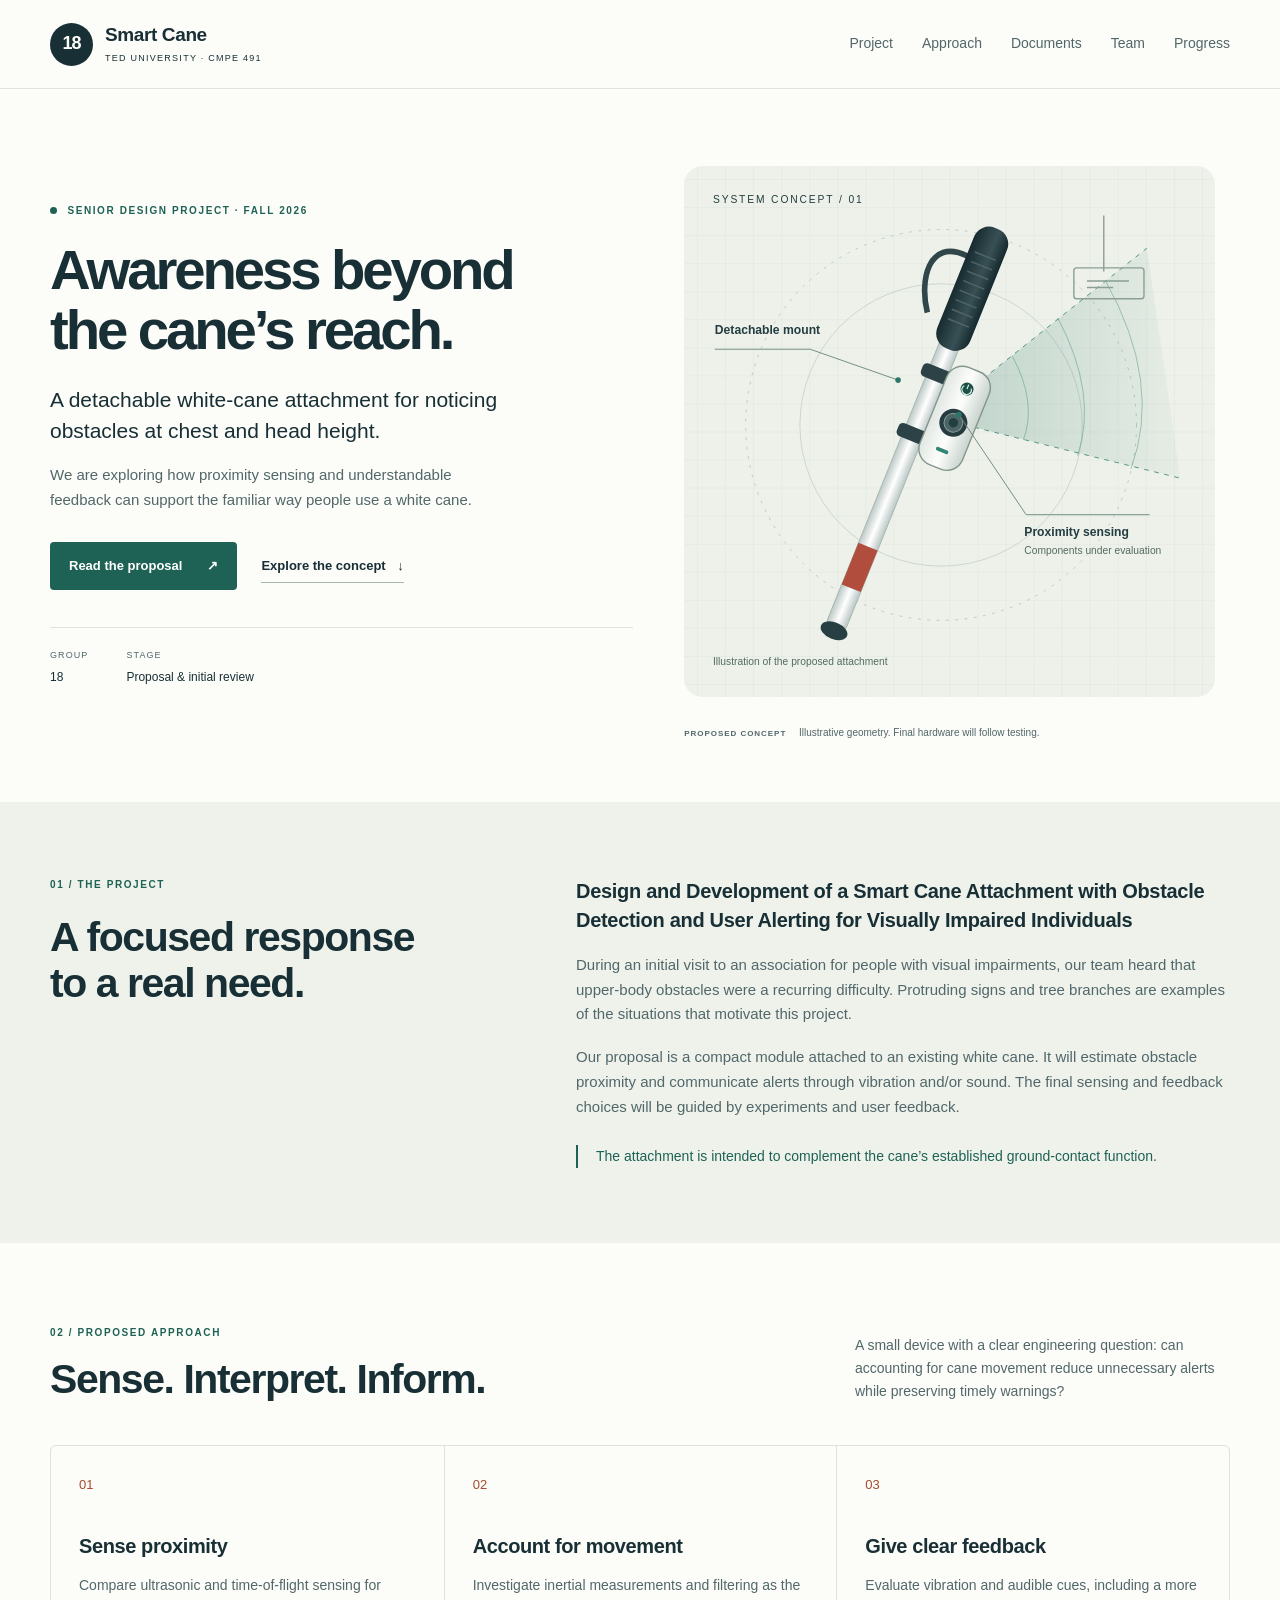
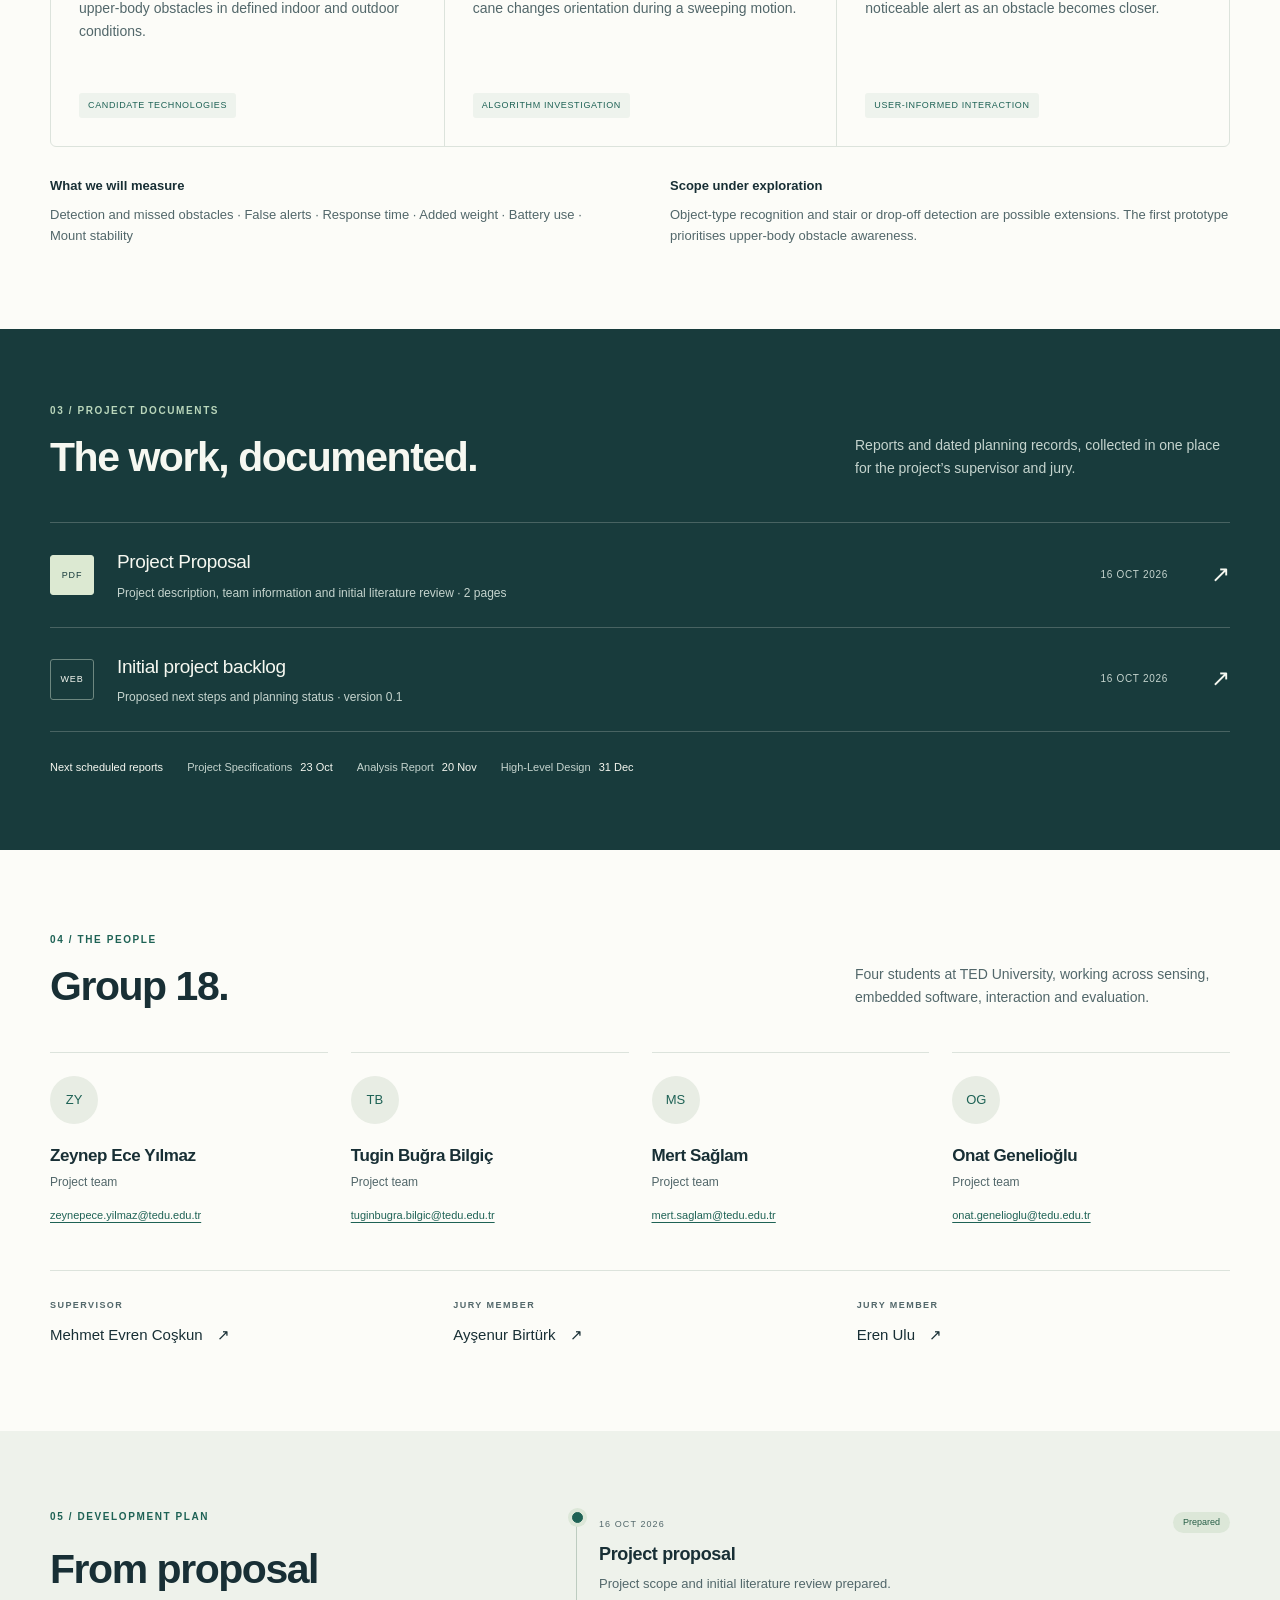
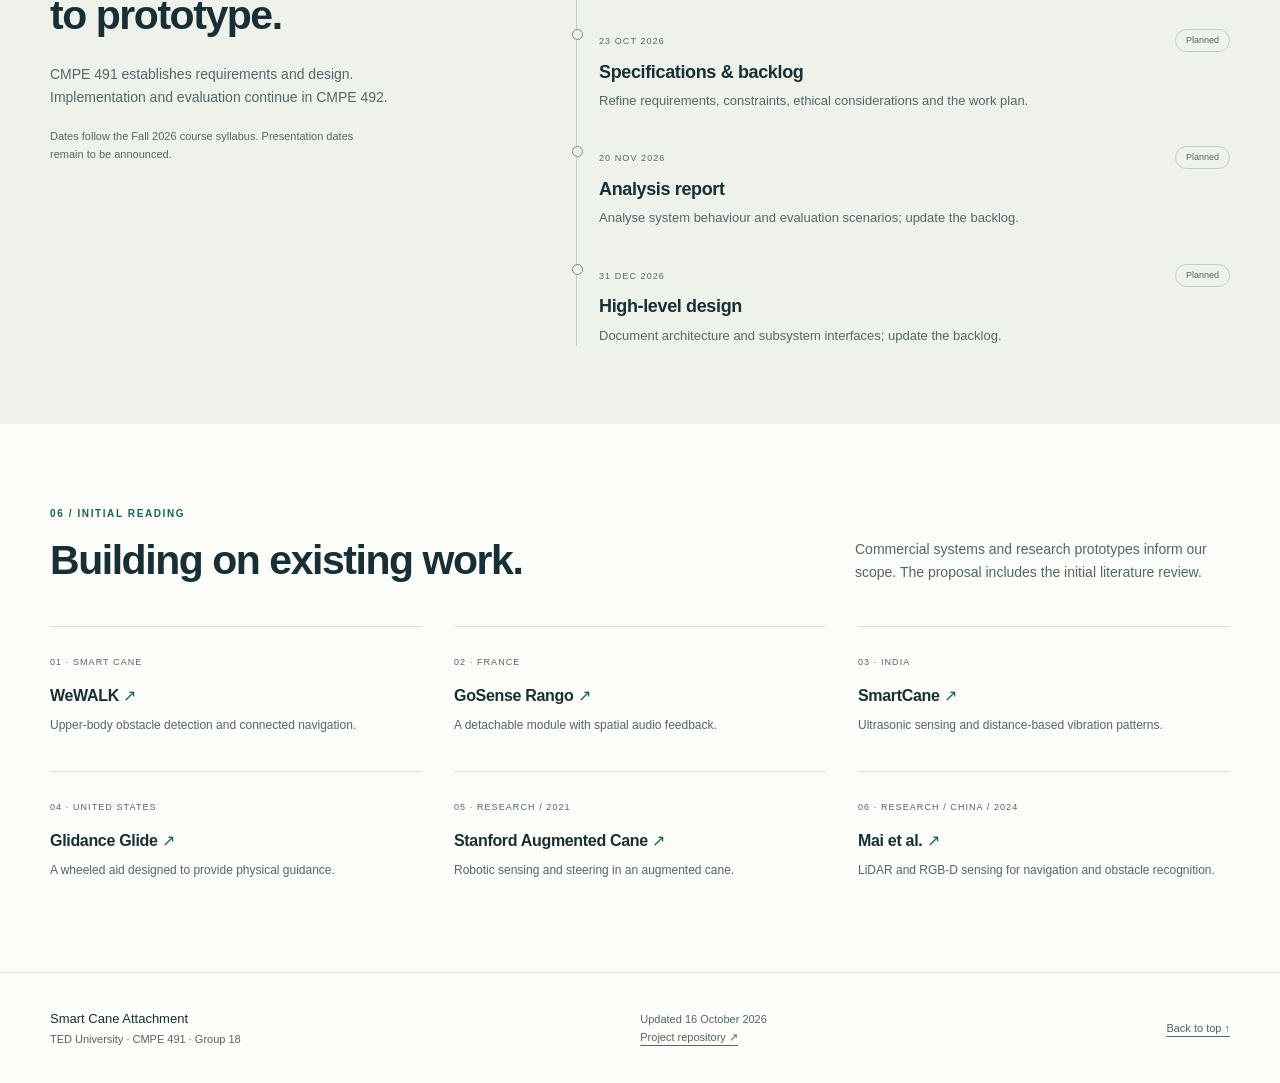
==== docs/index.html @ a45b91ce "Publish CMPE 491 Group 18 proposal and project website" ====
<!doctype html>
<html lang="en">
<head>
 <meta charset="utf-8"><meta name="viewport" content="width=device-width,initial-scale=1">
 <title>Smart Cane Attachment | TED University · Group 18</title>
 <meta name="description" content="CMPE 491 Group 18 at TED University. A proposed detachable white-cane attachment for upper-body obstacle awareness. Project proposal, literature review, team and development milestones.">
 <meta name="theme-color" content="#183b3c">
 <link rel="icon" href="assets/favicon.svg" type="image/svg+xml">
 <link rel="stylesheet" href="styles.css">
</head>
<body>
<a class="skip" href="#main">Skip to main content</a>
<header class="header"><div class="nav-wrap">
 <a class="brand" href="#home" aria-label="Smart Cane project home"><span class="brand-mark" aria-hidden="true">18</span><span>Smart Cane<span class="brand-small">TED UNIVERSITY · CMPE 491</span></span></a>
 <button class="menu-toggle" aria-expanded="false" aria-controls="nav">Menu <span aria-hidden="true">☰</span></button>
 <nav id="nav" aria-label="Main navigation"><a href="#project">Project</a><a href="#approach">Approach</a><a href="#documents">Documents</a><a href="#team">Team</a><a href="#progress">Progress</a></nav>
</div></header>
<main id="main">
<section class="hero wrap" id="home" aria-labelledby="hero-title">
 <div class="hero-copy"><p class="eyebrow"><span class="dot"></span> SENIOR DESIGN PROJECT · FALL 2026</p>
 <h1 id="hero-title">Awareness beyond<br>the cane’s reach.</h1>
 <p class="lead">A detachable white-cane attachment for noticing obstacles at chest and head height.</p>
 <p class="hero-detail">We are exploring how proximity sensing and understandable feedback can support the familiar way people use a white cane.</p>
 <div class="actions"><a class="button primary" href="reports/CMPE491_Group18_ProjectProposal.pdf">Read the proposal <span aria-hidden="true">↗</span></a><a class="text-link" href="#approach">Explore the concept <span aria-hidden="true">↓</span></a></div>
 <div class="hero-meta"><span>GROUP <strong>18</strong></span><span>STAGE <strong>Proposal &amp; initial review</strong></span></div>
 </div>
 <figure class="hero-figure"><img src="assets/cane-concept.svg" width="600" height="600" alt="Concept drawing of a module clipped below a white cane’s grip, with proximity sensing directed toward a hanging obstacle."><figcaption><span>PROPOSED CONCEPT</span> Illustrative geometry. Final hardware will follow testing.</figcaption></figure>
</section>
<section class="project-section" id="project" aria-labelledby="project-title"><div class="wrap split">
 <div><p class="eyebrow">01 / THE PROJECT</p><h2 id="project-title">A focused response<br>to a real need.</h2></div>
 <div class="project-body"><p class="formal-title">Design and Development of a Smart Cane Attachment with Obstacle Detection and User Alerting for Visually Impaired Individuals</p>
 <p>During an initial visit to an association for people with visual impairments, our team heard that upper-body obstacles were a recurring difficulty. Protruding signs and tree branches are examples of the situations that motivate this project.</p>
 <p>Our proposal is a compact module attached to an existing white cane. It will estimate obstacle proximity and communicate alerts through vibration and/or sound. The final sensing and feedback choices will be guided by experiments and user feedback.</p>
 <p class="note">The attachment is intended to complement the cane’s established ground-contact function.</p>
 </div>
</div></section>
<section class="wrap section" id="approach" aria-labelledby="approach-title">
 <div class="section-top"><div><p class="eyebrow">02 / PROPOSED APPROACH</p><h2 id="approach-title">Sense. Interpret. Inform.</h2></div><p class="section-summary">A small device with a clear engineering question: can accounting for cane movement reduce unnecessary alerts while preserving timely warnings?</p></div>
 <div class="process" role="list">
  <article role="listitem"><span class="step">01</span><h3>Sense proximity</h3><p>Compare ultrasonic and time-of-flight sensing for upper-body obstacles in defined indoor and outdoor conditions.</p><span class="tag">Candidate technologies</span></article>
  <article role="listitem"><span class="step">02</span><h3>Account for movement</h3><p>Investigate inertial measurements and filtering as the cane changes orientation during a sweeping motion.</p><span class="tag">Algorithm investigation</span></article>
  <article role="listitem"><span class="step">03</span><h3>Give clear feedback</h3><p>Evaluate vibration and audible cues, including a more noticeable alert as an obstacle becomes closer.</p><span class="tag">User-informed interaction</span></article>
 </div>
 <div class="evaluation"><div><h3>What we will measure</h3><p>Detection and missed obstacles · False alerts · Response time · Added weight · Battery use · Mount stability</p></div><div><h3>Scope under exploration</h3><p>Object-type recognition and stair or drop-off detection are possible extensions. The first prototype prioritises upper-body obstacle awareness.</p></div></div>
</section>
<section class="documents-section" id="documents" aria-labelledby="documents-title"><div class="wrap">
 <div class="section-top"><div><p class="eyebrow">03 / PROJECT DOCUMENTS</p><h2 id="documents-title">The work, documented.</h2></div><p class="section-summary">Reports and dated planning records, collected in one place for the project’s supervisor and jury.</p></div>
 <a class="document featured" href="reports/CMPE491_Group18_ProjectProposal.pdf"><span class="file-type">PDF</span><span class="doc-name"><strong>Project Proposal</strong><span>Project description, team information and initial literature review · 2 pages</span></span><span class="doc-date">16 OCT 2026</span><span class="doc-arrow" aria-hidden="true">↗</span></a>
 <a class="document" href="backlog.html"><span class="file-type">WEB</span><span class="doc-name"><strong>Initial project backlog</strong><span>Proposed next steps and planning status · version 0.1</span></span><span class="doc-date">16 OCT 2026</span><span class="doc-arrow" aria-hidden="true">↗</span></a>
 <div class="future-docs"><span>Next scheduled reports</span><p>Project Specifications <strong>23 Oct</strong></p><p>Analysis Report <strong>20 Nov</strong></p><p>High-Level Design <strong>31 Dec</strong></p></div>
</div></section>
<section class="wrap section" id="team" aria-labelledby="team-title">
 <div class="section-top"><div><p class="eyebrow">04 / THE PEOPLE</p><h2 id="team-title">Group 18.</h2></div><p class="section-summary">Four students at TED University, working across sensing, embedded software, interaction and evaluation.</p></div>
 <div class="team-grid">
  <article><span class="initials" aria-hidden="true">ZY</span><h3>Zeynep Ece Yılmaz</h3><p>Project team</p><a href="mailto:zeynepece.yilmaz@tedu.edu.tr">zeynepece.yilmaz@tedu.edu.tr</a></article>
  <article><span class="initials" aria-hidden="true">TB</span><h3>Tugin Buğra Bilgiç</h3><p>Project team</p><a href="mailto:tuginbugra.bilgic@tedu.edu.tr">tuginbugra.bilgic@tedu.edu.tr</a></article>
  <article><span class="initials" aria-hidden="true">MS</span><h3>Mert Sağlam</h3><p>Project team</p><a href="mailto:mert.saglam@tedu.edu.tr">mert.saglam@tedu.edu.tr</a></article>
  <article><span class="initials" aria-hidden="true">OG</span><h3>Onat Genelioğlu</h3><p>Project team</p><a href="mailto:onat.genelioglu@tedu.edu.tr">onat.genelioglu@tedu.edu.tr</a></article>
 </div>
 <div class="faculty"><div><p class="eyebrow">SUPERVISOR</p><a href="https://www.tedu.edu.tr/mehmet-evren-coskun">Mehmet Evren Coşkun <span aria-hidden="true">↗</span></a></div><div><p class="eyebrow">JURY MEMBER</p><a href="https://www.tedu.edu.tr/aysenur-birturk">Ayşenur Birtürk <span aria-hidden="true">↗</span></a></div><div><p class="eyebrow">JURY MEMBER</p><a href="https://www.tedu.edu.tr/eren-ulu">Eren Ulu <span aria-hidden="true">↗</span></a></div></div>
</section>
<section class="progress-section" id="progress" aria-labelledby="progress-title"><div class="wrap split">
 <div><p class="eyebrow">05 / DEVELOPMENT PLAN</p><h2 id="progress-title">From proposal<br>to prototype.</h2><p class="section-summary">CMPE 491 establishes requirements and design. Implementation and evaluation continue in CMPE 492.</p><p class="small">Dates follow the Fall 2026 course syllabus. Presentation dates remain to be announced.</p></div>
 <ol class="timeline">
  <li class="current"><time datetime="2026-10-16">16 OCT 2026</time><h3>Project proposal</h3><p>Project scope and initial literature review prepared.</p><span class="status">Prepared</span></li>
  <li><time datetime="2026-10-23">23 OCT 2026</time><h3>Specifications &amp; backlog</h3><p>Refine requirements, constraints, ethical considerations and the work plan.</p><span class="status planned">Planned</span></li>
  <li><time datetime="2026-11-20">20 NOV 2026</time><h3>Analysis report</h3><p>Analyse system behaviour and evaluation scenarios; update the backlog.</p><span class="status planned">Planned</span></li>
  <li><time datetime="2026-12-31">31 DEC 2026</time><h3>High-level design</h3><p>Document architecture and subsystem interfaces; update the backlog.</p><span class="status planned">Planned</span></li>
 </ol>
</div></section>
<section class="wrap section references" aria-labelledby="references-title">
 <div class="section-top"><div><p class="eyebrow">06 / INITIAL READING</p><h2 id="references-title">Building on existing work.</h2></div><p class="section-summary">Commercial systems and research prototypes inform our scope. The proposal includes the initial literature review.</p></div>
 <div class="reference-grid">
  <a href="https://wewalk.io/en/"><span>01 · SMART CANE</span><h3>WeWALK <span aria-hidden="true">↗</span></h3><p>Upper-body obstacle detection and connected navigation.</p></a>
  <a href="https://www.gosense.com/wp-content/uploads/2022/01/Rango-Product-Sheet.pdf"><span>02 · FRANCE</span><h3>GoSense Rango <span aria-hidden="true">↗</span></h3><p>A detachable module with spatial audio feedback.</p></a>
  <a href="https://smartcane.saksham.org/?page_id=8"><span>03 · INDIA</span><h3>SmartCane <span aria-hidden="true">↗</span></h3><p>Ultrasonic sensing and distance-based vibration patterns.</p></a>
  <a href="https://www.glidance.io/product"><span>04 · UNITED STATES</span><h3>Glidance Glide <span aria-hidden="true">↗</span></h3><p>A wheeled aid designed to provide physical guidance.</p></a>
  <a href="https://engineering.stanford.edu/news/team-researchers-build-400-self-navigating-smart-cane"><span>05 · RESEARCH / 2021</span><h3>Stanford Augmented Cane <span aria-hidden="true">↗</span></h3><p>Robotic sensing and steering in an augmented cane.</p></a>
  <a href="https://doi.org/10.3390/s24030870"><span>06 · RESEARCH / CHINA / 2024</span><h3>Mai et al. <span aria-hidden="true">↗</span></h3><p>LiDAR and RGB-D sensing for navigation and obstacle recognition.</p></a>
 </div>
</section>
</main>
<footer><div class="wrap footer-inner"><p><strong>Smart Cane Attachment</strong><br>TED University · CMPE 491 · Group 18</p><p>Updated 16 October 2026<br><a href="https://github.com/Mertsaglm/tedu-smart-cane">Project repository ↗</a></p><a href="#home">Back to top ↑</a></div></footer>
<script src="app.js"></script>
</body></html>
---- docs/styles.css ----
@charset "UTF-8";
:root{--ink:#182f35;--muted:#52676a;--paper:#fcfcf8;--green:#1e6255;--line:#dce3dc;--soft:#eef2eb;--orange:#a44b2f;--max:1180px}
*{box-sizing:border-box}html{scroll-behavior:smooth;scroll-padding-top:100px}body{margin:0;background:var(--paper);color:var(--ink);font-family:Arial,Helvetica,sans-serif;font-size:16px;line-height:1.65}a{color:inherit}button{font:inherit}a,button{-webkit-tap-highlight-color:transparent}a:focus-visible,button:focus-visible{outline:3px solid #a44b2f;outline-offset:5px}img{max-width:100%;height:auto}h1,h2,h3,p,figure{margin:0}h1,h2,h3{line-height:1.14;letter-spacing:-.035em}h2{font-size:clamp(32px,3.2vw,43px);font-weight:600}h3{font-size:20px;font-weight:600;letter-spacing:-.02em}p+p{margin-top:18px}.wrap{max-width:var(--max);margin:auto;width:calc(100% - 96px)}.skip{position:fixed;z-index:30;left:16px;top:-90px;padding:12px 20px;background:var(--ink);color:white}.skip:focus{top:12px}.header{position:sticky;top:0;z-index:10;background:rgba(252,252,248,.97);border-bottom:1px solid var(--line)}.nav-wrap{max-width:var(--max);width:calc(100% - 96px);margin:auto;display:flex;align-items:center;justify-content:space-between;height:88px}.brand{display:flex;align-items:center;gap:12px;text-decoration:none;font-size:19px;font-weight:700;line-height:1.3;letter-spacing:-.02em}.brand-mark{height:43px;width:43px;display:grid;place-items:center;background:var(--ink);color:var(--paper);border-radius:50%;font-size:18px;letter-spacing:-.06em}.brand-small{display:block;font-size:9px;letter-spacing:.14em;font-weight:500;margin-top:5px}nav{display:flex;gap:29px}nav a{text-decoration:none;font-size:14px;color:var(--muted);padding:8px 0}nav a:hover{color:var(--green);text-decoration:underline;text-underline-offset:7px}.menu-toggle{display:none}.hero{display:grid;grid-template-columns:1.04fr 1fr;gap:36px;align-items:center;padding-top:62px;padding-bottom:62px}.eyebrow{font-size:10px;letter-spacing:.16em;font-weight:700;line-height:1.5;color:var(--green);margin-bottom:22px}.dot{display:inline-block;width:7px;height:7px;background:var(--green);border-radius:50%;margin-right:6px}.hero h1{font-size:clamp(42px,4.4vw,62px);font-weight:600;letter-spacing:-.055em;line-height:1.055;margin-bottom:26px}.lead{font-size:21px;line-height:1.45;max-width:450px}.hero-detail{font-size:15px;color:var(--muted);max-width:425px;margin-top:17px}.actions{display:flex;align-items:center;gap:24px;margin-top:30px;flex-wrap:wrap}.button{display:inline-flex;gap:25px;align-items:center;justify-content:space-between;text-decoration:none;padding:13px 19px;border-radius:4px;font-size:13px;font-weight:600}.primary{background:var(--green);color:white}.primary:hover{background:#154a40}.text-link{font-size:13px;font-weight:600;text-decoration:none;border-bottom:1px solid #aab7ac;padding:6px 0}.text-link span{margin-left:8px}.hero-meta{display:flex;gap:38px;border-top:1px solid var(--line);margin-top:37px;padding-top:20px;font-size:9px;letter-spacing:.12em;color:var(--muted)}.hero-meta strong{display:block;font-size:12px;letter-spacing:0;margin-top:5px;color:var(--ink);font-weight:500}.hero-figure{align-self:center}.hero-figure img{display:block;width:100%}.hero-figure figcaption{font-size:10px;color:var(--muted);margin:13px 15px 0;line-height:1.5}.hero-figure figcaption span{font-size:8px;font-weight:700;letter-spacing:.12em;margin-right:10px}.split{display:grid;grid-template-columns:.8fr 1.2fr;gap:90px}.project-section{background:var(--soft);padding:75px 0}.project-body p{color:var(--muted);font-size:15px}.project-body .formal-title{color:var(--ink);font-size:20px;line-height:1.45;font-weight:600;letter-spacing:-.015em}.project-body .note{padding-left:18px;border-left:2px solid var(--green);font-size:14px;color:var(--green);margin-top:26px}.section{padding-top:82px;padding-bottom:82px}.section-top{display:flex;justify-content:space-between;align-items:flex-end;gap:50px;margin-bottom:42px}.section-top .eyebrow{margin-bottom:16px}.section-summary{font-size:14px;color:var(--muted);max-width:375px;line-height:1.65}.process{display:grid;grid-template-columns:repeat(3,1fr);border:1px solid var(--line);border-radius:6px;overflow:hidden}.process article{padding:28px}.process article+article{border-left:1px solid var(--line)}.step{display:block;font-size:13px;color:var(--orange);margin-bottom:40px}.process h3{margin-bottom:16px}.process p{font-size:14px;color:var(--muted);line-height:1.65;min-height:94px}.tag{display:inline-block;margin-top:25px;font-size:9px;letter-spacing:.07em;text-transform:uppercase;color:var(--green);padding:5px 9px;background:#eef3ed;border-radius:3px}.evaluation{display:grid;grid-template-columns:1fr 1fr;gap:60px;margin-top:32px}.evaluation h3{font-size:13px;letter-spacing:0;margin-bottom:10px}.evaluation p{font-size:13px;color:var(--muted)}.documents-section{background:#183b3c;color:#f6f8f1;padding:74px 0}.documents-section .eyebrow{color:#b9d6bb}.documents-section .section-summary{color:#c5d4ce}.document{display:flex;align-items:center;gap:23px;padding:23px 0;text-decoration:none;border-top:1px solid #486362}.document:last-of-type{border-bottom:1px solid #486362}.document:hover .doc-name strong{text-decoration:underline;text-underline-offset:5px}.file-type{border:1px solid #6d8780;font-size:9px;letter-spacing:.09em;padding:12px 9px;border-radius:3px;min-width:44px;text-align:center}.doc-name{flex:1}.doc-name strong{display:block;font-size:19px;letter-spacing:-.02em;font-weight:500}.doc-name>span{display:block;font-size:12px;color:#c5d4ce;margin-top:6px}.doc-date{font-size:10px;letter-spacing:.07em;color:#c5d4ce;white-space:nowrap}.doc-arrow{font-size:23px;margin-left:20px}.featured .file-type{background:#dce9d2;color:#183b3c;border-color:#dce9d2}.future-docs{display:flex;gap:24px;align-items:baseline;margin-top:26px;flex-wrap:wrap;font-size:11px;color:#c5d4ce}.future-docs>span{color:#f6f8f1}.future-docs p{margin:0}.future-docs strong{font-weight:400;color:#f6f8f1;margin-left:5px}.team-grid{display:grid;grid-template-columns:repeat(4,1fr);gap:23px}.team-grid article{padding-top:23px;border-top:1px solid var(--line);min-width:0}.initials{display:grid;place-items:center;width:48px;height:48px;border-radius:50%;background:#e8ede4;color:var(--green);font-size:13px;margin-bottom:22px}.team-grid h3{font-size:17px;letter-spacing:-.025em;margin-bottom:8px}.team-grid p{font-size:12px;color:var(--muted)}.team-grid a{display:block;font-size:11px;color:var(--green);margin-top:13px;overflow-wrap:anywhere;text-underline-offset:3px}.faculty{display:grid;grid-template-columns:repeat(3,1fr);gap:30px;border-top:1px solid var(--line);padding-top:28px;margin-top:46px}.faculty .eyebrow{font-size:9px;margin-bottom:10px;color:var(--muted)}.faculty a{font-size:15px;text-decoration:none}.faculty a:hover{text-decoration:underline}.faculty a span{margin-left:10px}.progress-section{background:var(--soft);padding:78px 0}.progress-section .section-summary{margin-top:24px}.small{font-size:11px;color:var(--muted);max-width:325px}.timeline{margin:0;list-style:none;padding:0 0 0 22px;border-left:1px solid #bdccc0}.timeline li{position:relative;padding:0 95px 32px 0}.timeline li:last-child{padding-bottom:0}.timeline li:before{position:absolute;content:"";left:-27px;top:3px;width:9px;height:9px;border:1px solid #728f7c;border-radius:50%;background:var(--soft)}.timeline li.current:before{background:var(--green);border-color:var(--green);box-shadow:0 0 0 4px #dce7d8}.timeline time{font-size:9px;letter-spacing:.12em;color:var(--muted)}.timeline h3{font-size:18px;margin-top:9px;margin-bottom:8px}.timeline p{font-size:13px;color:var(--muted)}.status{position:absolute;right:0;top:3px;border-radius:30px;background:#dce7d8;padding:3px 10px;font-size:9px;color:#265d45}.status.planned{background:transparent;border:1px solid #c0cfc3;color:#52676a}.reference-grid{display:grid;grid-template-columns:repeat(3,1fr);gap:25px 32px}.reference-grid a{text-decoration:none;border-top:1px solid var(--line);padding:20px 0 10px}.reference-grid a>span{font-size:9px;letter-spacing:.12em;color:var(--muted)}.reference-grid h3{font-size:16px;letter-spacing:-.02em;margin-top:12px;line-height:1.35}.reference-grid h3 span{font-weight:400;color:var(--green)}.reference-grid p{font-size:12px;color:var(--muted);margin-top:9px}.reference-grid a:hover h3{text-decoration:underline;text-underline-offset:5px}footer{border-top:1px solid var(--line);padding:35px 0}.footer-inner{display:flex;align-items:center;justify-content:space-between;gap:30px;font-size:11px;color:var(--muted)}.footer-inner strong{font-size:13px;font-weight:500;color:var(--ink)}.footer-inner p{margin:0}.footer-inner a{text-underline-offset:4px}.page-header{padding-top:60px;padding-bottom:40px}.page-header h1{font-size:48px;margin-bottom:18px}.table-wrap{overflow-x:auto;margin-bottom:60px}.backlog-table{width:100%;border-collapse:collapse;font-size:13px;min-width:630px}.backlog-table th,.backlog-table td{text-align:left;padding:16px;border:1px solid var(--line);vertical-align:top}.backlog-table th{background:var(--soft);font-size:10px;text-transform:uppercase;letter-spacing:.08em}.backlog-table td:first-child{color:var(--green);white-space:nowrap}.backlog-table td:last-child{white-space:nowrap}.backlog-intro{max-width:720px;color:var(--muted);font-size:15px}.backlog-note{margin:0 0 40px;font-size:13px;color:var(--muted)}
@media(min-width:1500px){.hero{padding-top:80px;padding-bottom:80px}}
@media(max-width:1050px){.wrap,.nav-wrap{width:calc(100% - 56px)}nav{gap:20px}.hero{gap:20px}.hero h1{font-size:44px}.actions{gap:17px}.lead{font-size:19px}.split{gap:45px}.process article{padding:23px}.team-grid{gap:16px}.team-grid h3{font-size:16px}.doc-arrow{margin-left:0}}
@media(max-width:760px){html{scroll-padding-top:88px}.wrap,.nav-wrap{width:calc(100% - 40px)}.nav-wrap{height:76px}.brand{font-size:17px}.brand-small{font-size:8px}.brand-mark{height:38px;width:38px}.menu-toggle{display:block;background:transparent;border:1px solid var(--line);border-radius:4px;padding:8px 12px;font-size:12px}.menu-toggle span{margin-left:7px}nav{display:none;position:absolute;top:76px;left:0;width:100%;padding:15px 20px 22px;background:var(--paper);border-bottom:1px solid var(--line);flex-wrap:wrap;gap:12px 25px}nav.open{display:flex}.hero{grid-template-columns:1fr;padding-top:40px;padding-bottom:38px;gap:30px}.hero h1{font-size:clamp(40px,8.5vw,60px)}.hero-figure{max-width:520px;width:100%;justify-self:center}.hero-meta{margin-top:28px}.hero .eyebrow{font-size:9px}.hero-detail{max-width:500px}.split{grid-template-columns:1fr;gap:30px}.project-section,.progress-section,.documents-section{padding:52px 0}.section{padding:55px 0}.section-top{display:block;margin-bottom:28px}.section-top .section-summary{margin-top:20px;max-width:540px}.process{grid-template-columns:1fr}.process article{padding:25px}.process article+article{border-left:0;border-top:1px solid var(--line)}.step{margin-bottom:17px}.process p{min-height:0}.tag{margin-top:16px}.evaluation{grid-template-columns:1fr;gap:23px}.document{gap:15px;padding:24px 0;flex-wrap:wrap}.doc-name strong{font-size:17px}.doc-name>span{font-size:11px}.doc-date{display:none}.doc-arrow{font-size:21px}.future-docs{gap:12px 20px}.future-docs>span{width:100%}.team-grid{grid-template-columns:1fr 1fr;gap:28px 22px}.team-grid h3{font-size:16px}.faculty{grid-template-columns:1fr;gap:23px;margin-top:32px}.faculty .eyebrow{margin-bottom:6px}.reference-grid{grid-template-columns:1fr 1fr;gap:17px 25px}.footer-inner{flex-wrap:wrap;align-items:flex-start;gap:20px}.footer-inner p:first-child{width:100%}.page-header h1{font-size:36px}.page-header{padding-top:42px}}
@media(max-width:380px){.team-grid,.reference-grid{grid-template-columns:1fr}.timeline li{padding-right:0}.status{position:static;display:inline-block;margin-top:10px}.hero-meta{gap:20px}}
@media(prefers-reduced-motion:reduce){html{scroll-behavior:auto}}
@media print{.header,.actions,.menu-toggle,.skip,footer{display:none}.wrap{width:100%}.hero,.split,.section-top{display:block}.hero-figure{max-width:350px}.hero,.section,.project-section,.progress-section,.documents-section{padding:20px 0;background:white;color:black}.documents-section .eyebrow,.documents-section .section-summary,.doc-name>span,.doc-date{color:#333}a{color:black}.process,.team-grid,.reference-grid{break-inside:avoid}.hero h1{font-size:36px}}
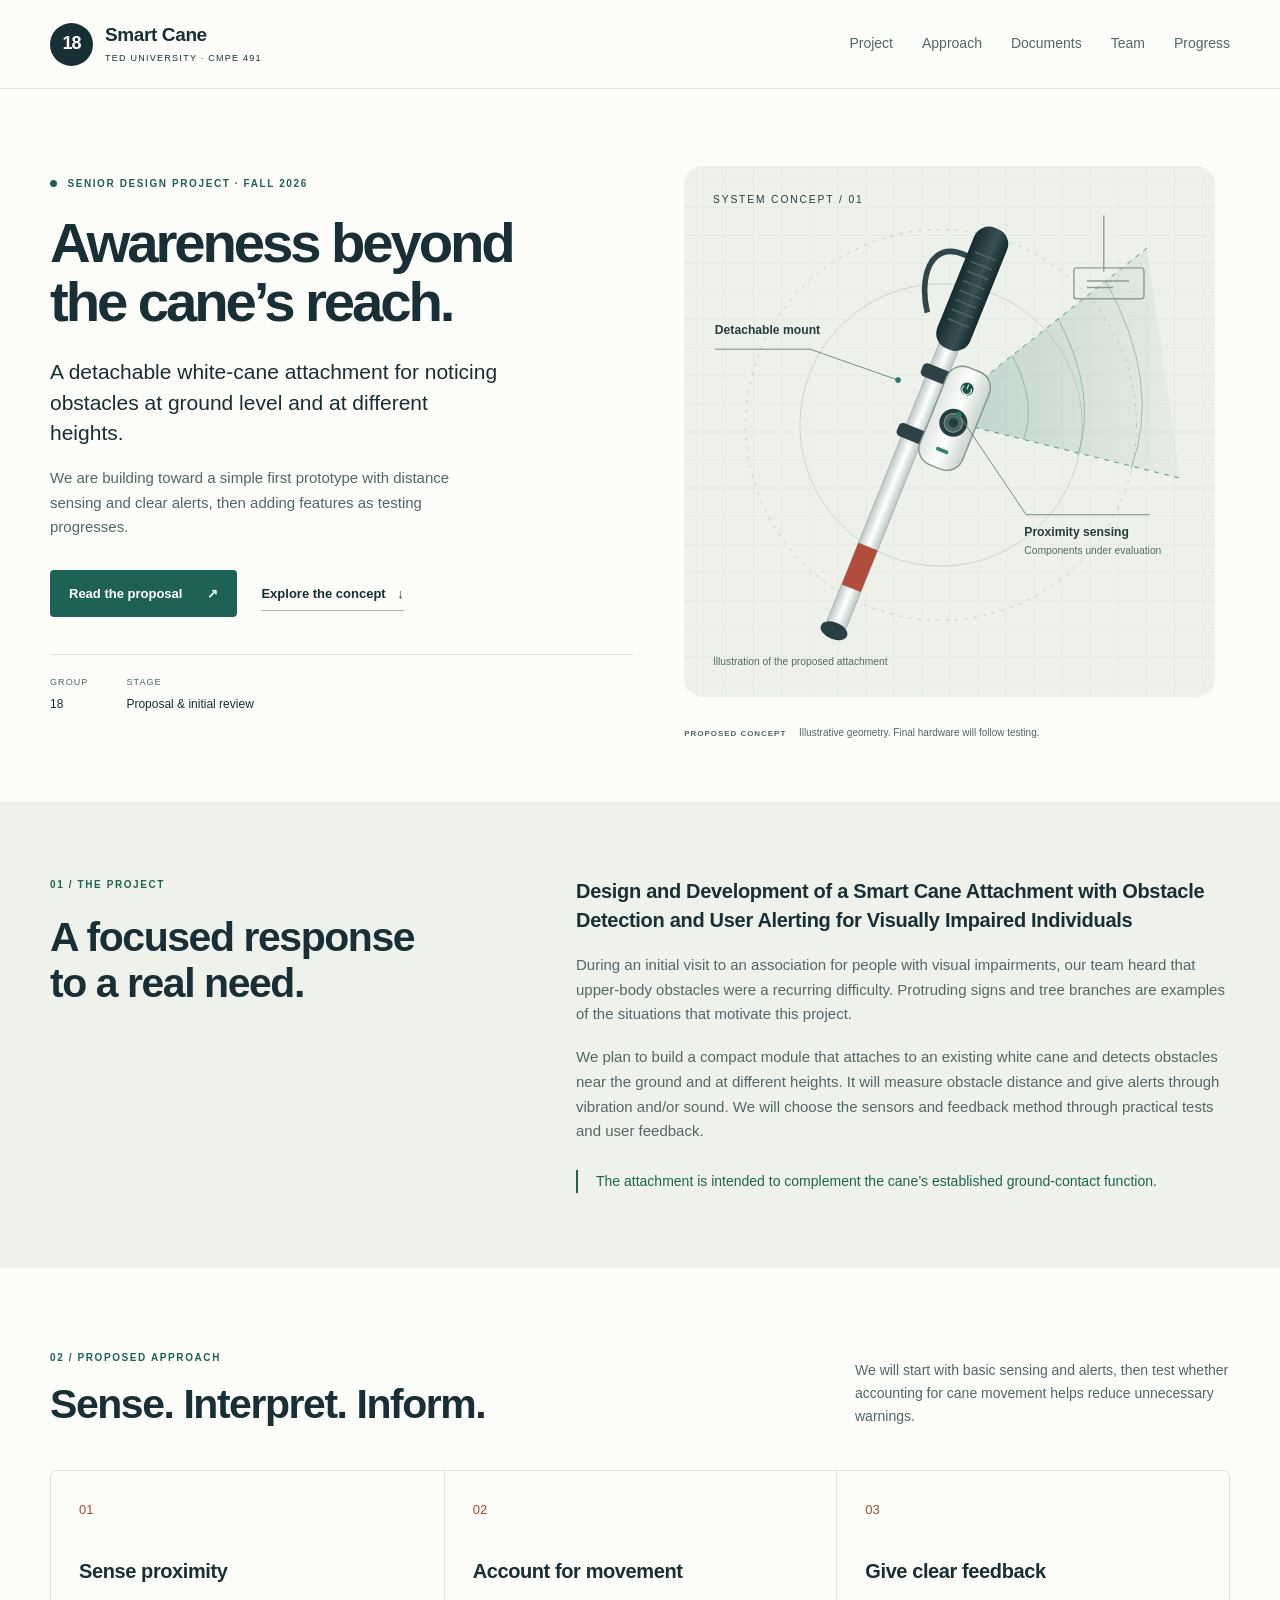
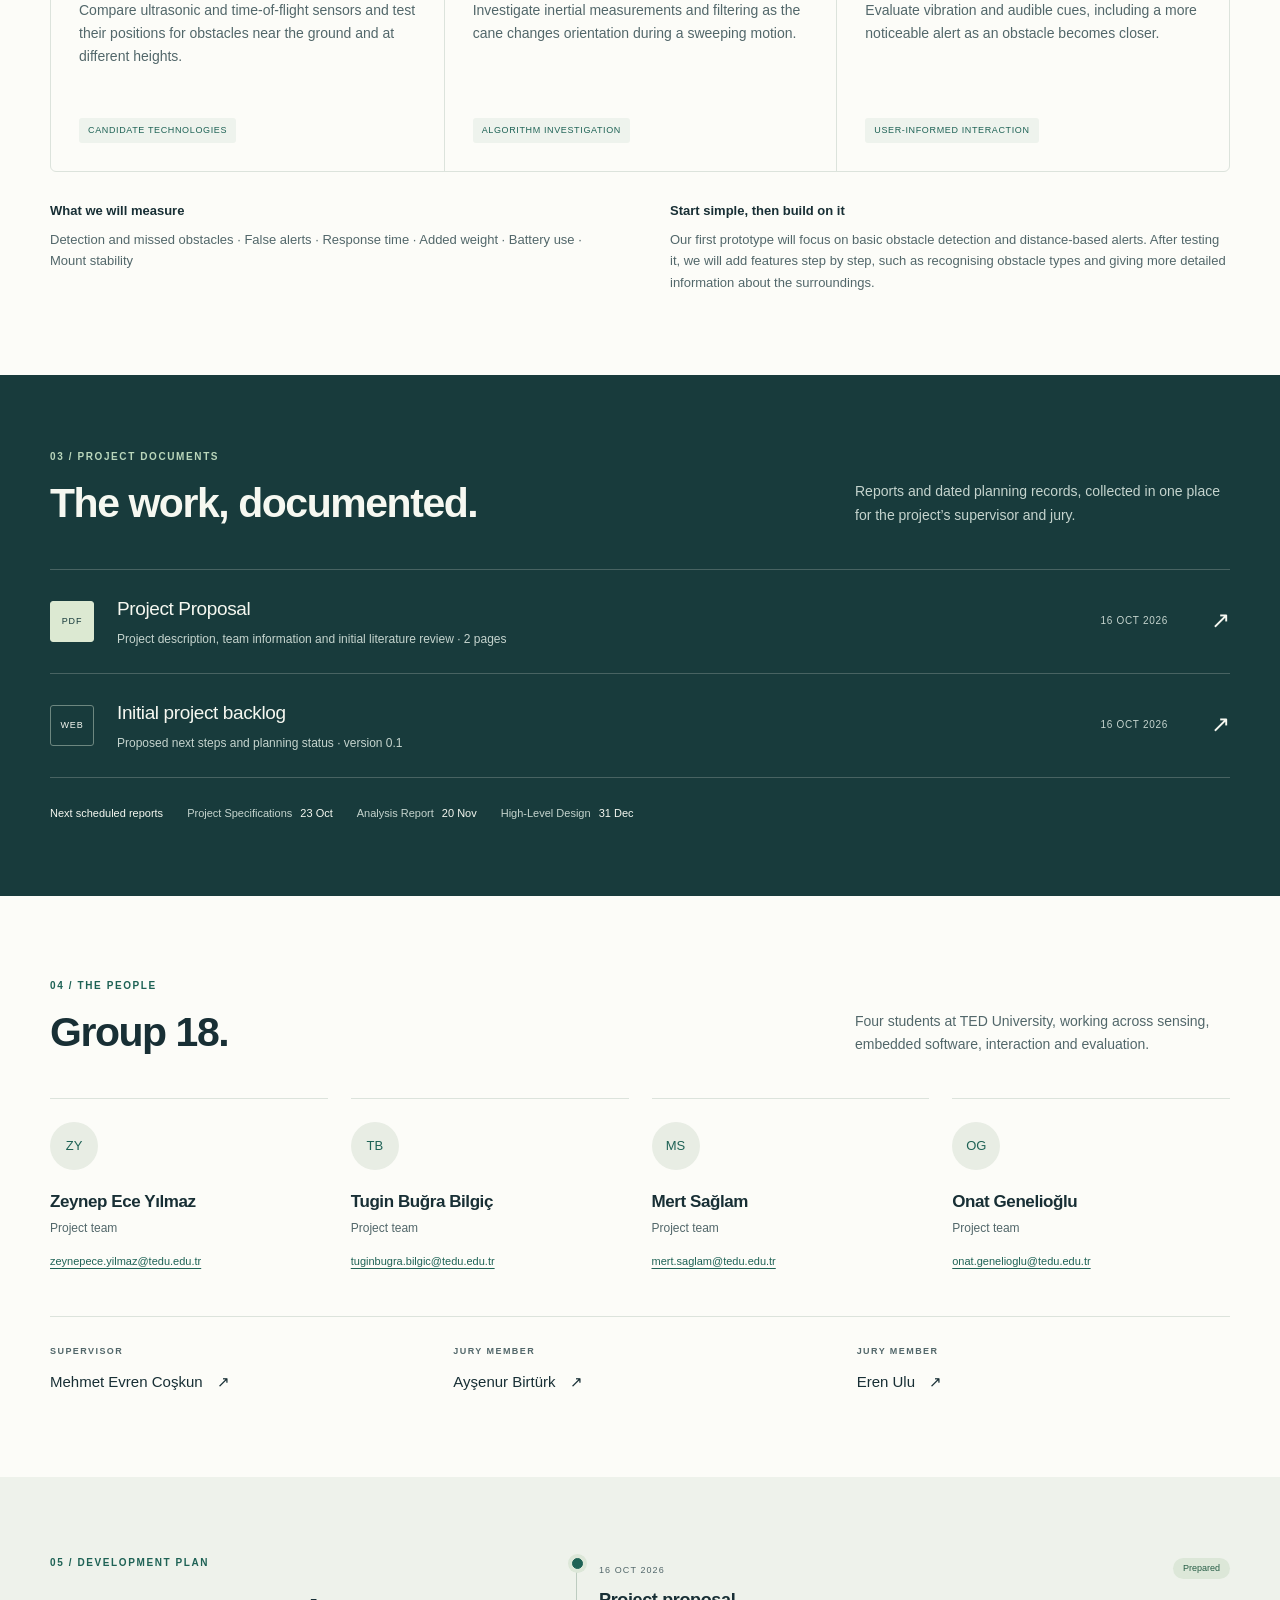
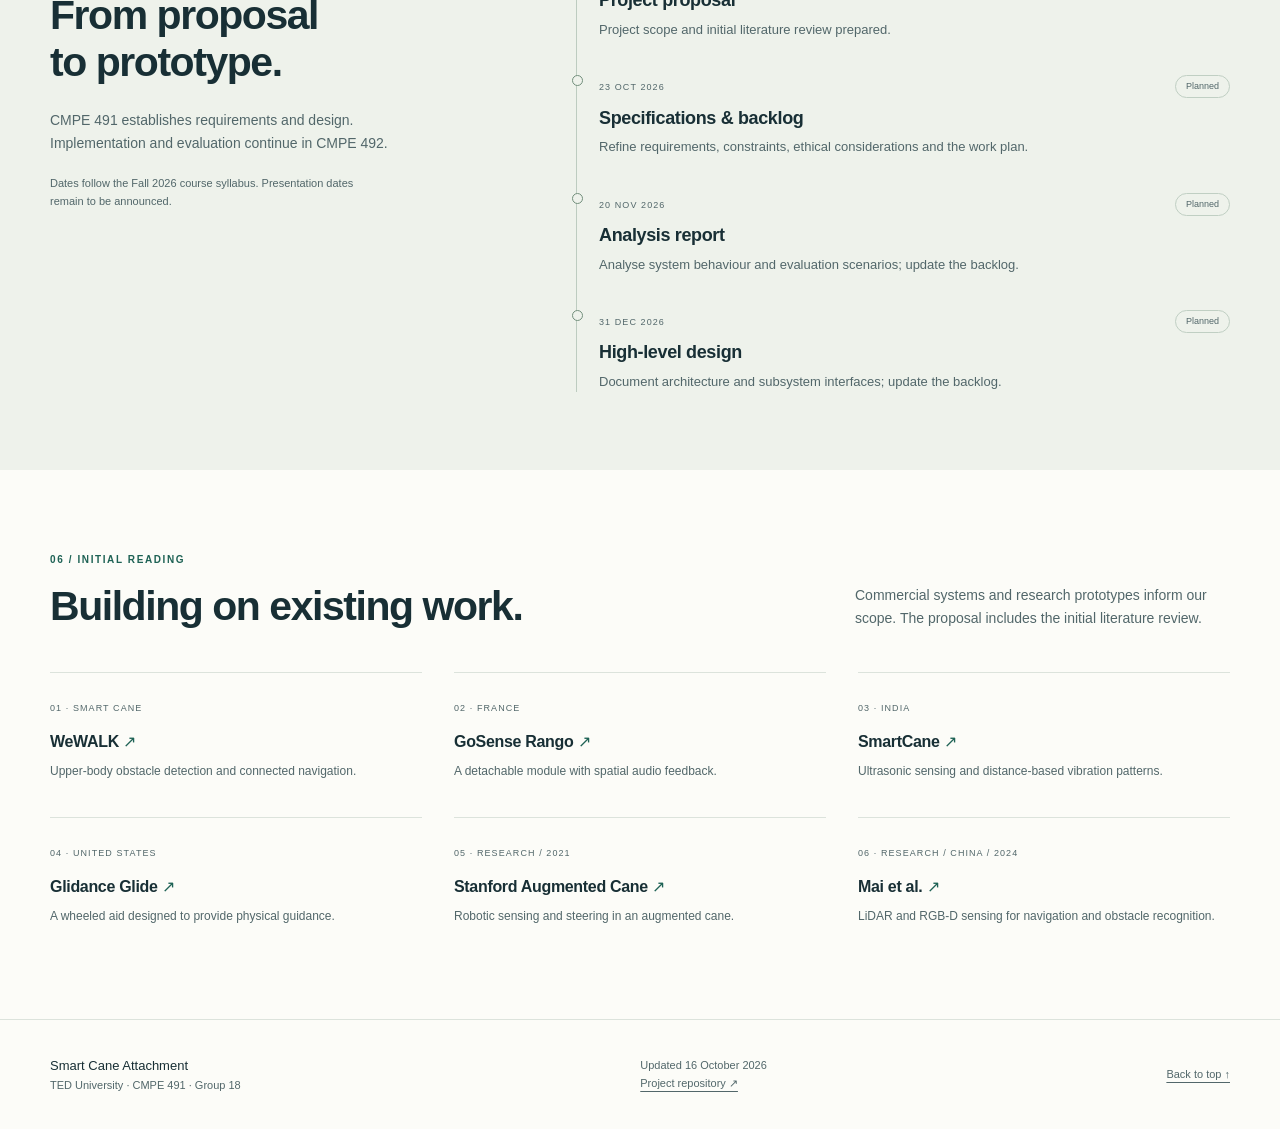
==== commit b6d8b735: "Update proposal scope and describe incremental prototype development" ====
--- a/docs/index.html
+++ b/docs/index.html
@@ -3,7 +3,7 @@
 <head>
  <meta charset="utf-8"><meta name="viewport" content="width=device-width,initial-scale=1">
  <title>Smart Cane Attachment | TED University · Group 18</title>
- <meta name="description" content="CMPE 491 Group 18 at TED University. A proposed detachable white-cane attachment for upper-body obstacle awareness. Project proposal, literature review, team and development milestones.">
+ <meta name="description" content="CMPE 491 Group 18 at TED University. A proposed detachable white-cane attachment for obstacle awareness at ground level and different heights. Project proposal, literature review, team and development milestones.">
  <meta name="theme-color" content="#183b3c">
  <link rel="icon" href="assets/favicon.svg" type="image/svg+xml">
  <link rel="stylesheet" href="styles.css">
@@ -19,8 +19,8 @@
 <section class="hero wrap" id="home" aria-labelledby="hero-title">
  <div class="hero-copy"><p class="eyebrow"><span class="dot"></span> SENIOR DESIGN PROJECT · FALL 2026</p>
  <h1 id="hero-title">Awareness beyond<br>the cane’s reach.</h1>
- <p class="lead">A detachable white-cane attachment for noticing obstacles at chest and head height.</p>
- <p class="hero-detail">We are exploring how proximity sensing and understandable feedback can support the familiar way people use a white cane.</p>
+ <p class="lead">A detachable white-cane attachment for noticing obstacles at ground level and at different heights.</p>
+ <p class="hero-detail">We are building toward a simple first prototype with distance sensing and clear alerts, then adding features as testing progresses.</p>
  <div class="actions"><a class="button primary" href="reports/CMPE491_Group18_ProjectProposal.pdf">Read the proposal <span aria-hidden="true">↗</span></a><a class="text-link" href="#approach">Explore the concept <span aria-hidden="true">↓</span></a></div>
  <div class="hero-meta"><span>GROUP <strong>18</strong></span><span>STAGE <strong>Proposal &amp; initial review</strong></span></div>
  </div>
@@ -30,18 +30,18 @@
  <div><p class="eyebrow">01 / THE PROJECT</p><h2 id="project-title">A focused response<br>to a real need.</h2></div>
  <div class="project-body"><p class="formal-title">Design and Development of a Smart Cane Attachment with Obstacle Detection and User Alerting for Visually Impaired Individuals</p>
  <p>During an initial visit to an association for people with visual impairments, our team heard that upper-body obstacles were a recurring difficulty. Protruding signs and tree branches are examples of the situations that motivate this project.</p>
- <p>Our proposal is a compact module attached to an existing white cane. It will estimate obstacle proximity and communicate alerts through vibration and/or sound. The final sensing and feedback choices will be guided by experiments and user feedback.</p>
+ <p>We plan to build a compact module that attaches to an existing white cane and detects obstacles near the ground and at different heights. It will measure obstacle distance and give alerts through vibration and/or sound. We will choose the sensors and feedback method through practical tests and user feedback.</p>
  <p class="note">The attachment is intended to complement the cane’s established ground-contact function.</p>
  </div>
 </div></section>
 <section class="wrap section" id="approach" aria-labelledby="approach-title">
- <div class="section-top"><div><p class="eyebrow">02 / PROPOSED APPROACH</p><h2 id="approach-title">Sense. Interpret. Inform.</h2></div><p class="section-summary">A small device with a clear engineering question: can accounting for cane movement reduce unnecessary alerts while preserving timely warnings?</p></div>
+ <div class="section-top"><div><p class="eyebrow">02 / PROPOSED APPROACH</p><h2 id="approach-title">Sense. Interpret. Inform.</h2></div><p class="section-summary">We will start with basic sensing and alerts, then test whether accounting for cane movement helps reduce unnecessary warnings.</p></div>
  <div class="process" role="list">
-  <article role="listitem"><span class="step">01</span><h3>Sense proximity</h3><p>Compare ultrasonic and time-of-flight sensing for upper-body obstacles in defined indoor and outdoor conditions.</p><span class="tag">Candidate technologies</span></article>
+  <article role="listitem"><span class="step">01</span><h3>Sense proximity</h3><p>Compare ultrasonic and time-of-flight sensors and test their positions for obstacles near the ground and at different heights.</p><span class="tag">Candidate technologies</span></article>
   <article role="listitem"><span class="step">02</span><h3>Account for movement</h3><p>Investigate inertial measurements and filtering as the cane changes orientation during a sweeping motion.</p><span class="tag">Algorithm investigation</span></article>
   <article role="listitem"><span class="step">03</span><h3>Give clear feedback</h3><p>Evaluate vibration and audible cues, including a more noticeable alert as an obstacle becomes closer.</p><span class="tag">User-informed interaction</span></article>
  </div>
- <div class="evaluation"><div><h3>What we will measure</h3><p>Detection and missed obstacles · False alerts · Response time · Added weight · Battery use · Mount stability</p></div><div><h3>Scope under exploration</h3><p>Object-type recognition and stair or drop-off detection are possible extensions. The first prototype prioritises upper-body obstacle awareness.</p></div></div>
+ <div class="evaluation"><div><h3>What we will measure</h3><p>Detection and missed obstacles · False alerts · Response time · Added weight · Battery use · Mount stability</p></div><div><h3>Start simple, then build on it</h3><p>Our first prototype will focus on basic obstacle detection and distance-based alerts. After testing it, we will add features step by step, such as recognising obstacle types and giving more detailed information about the surroundings.</p></div></div>
 </section>
 <section class="documents-section" id="documents" aria-labelledby="documents-title"><div class="wrap">
  <div class="section-top"><div><p class="eyebrow">03 / PROJECT DOCUMENTS</p><h2 id="documents-title">The work, documented.</h2></div><p class="section-summary">Reports and dated planning records, collected in one place for the project’s supervisor and jury.</p></div>
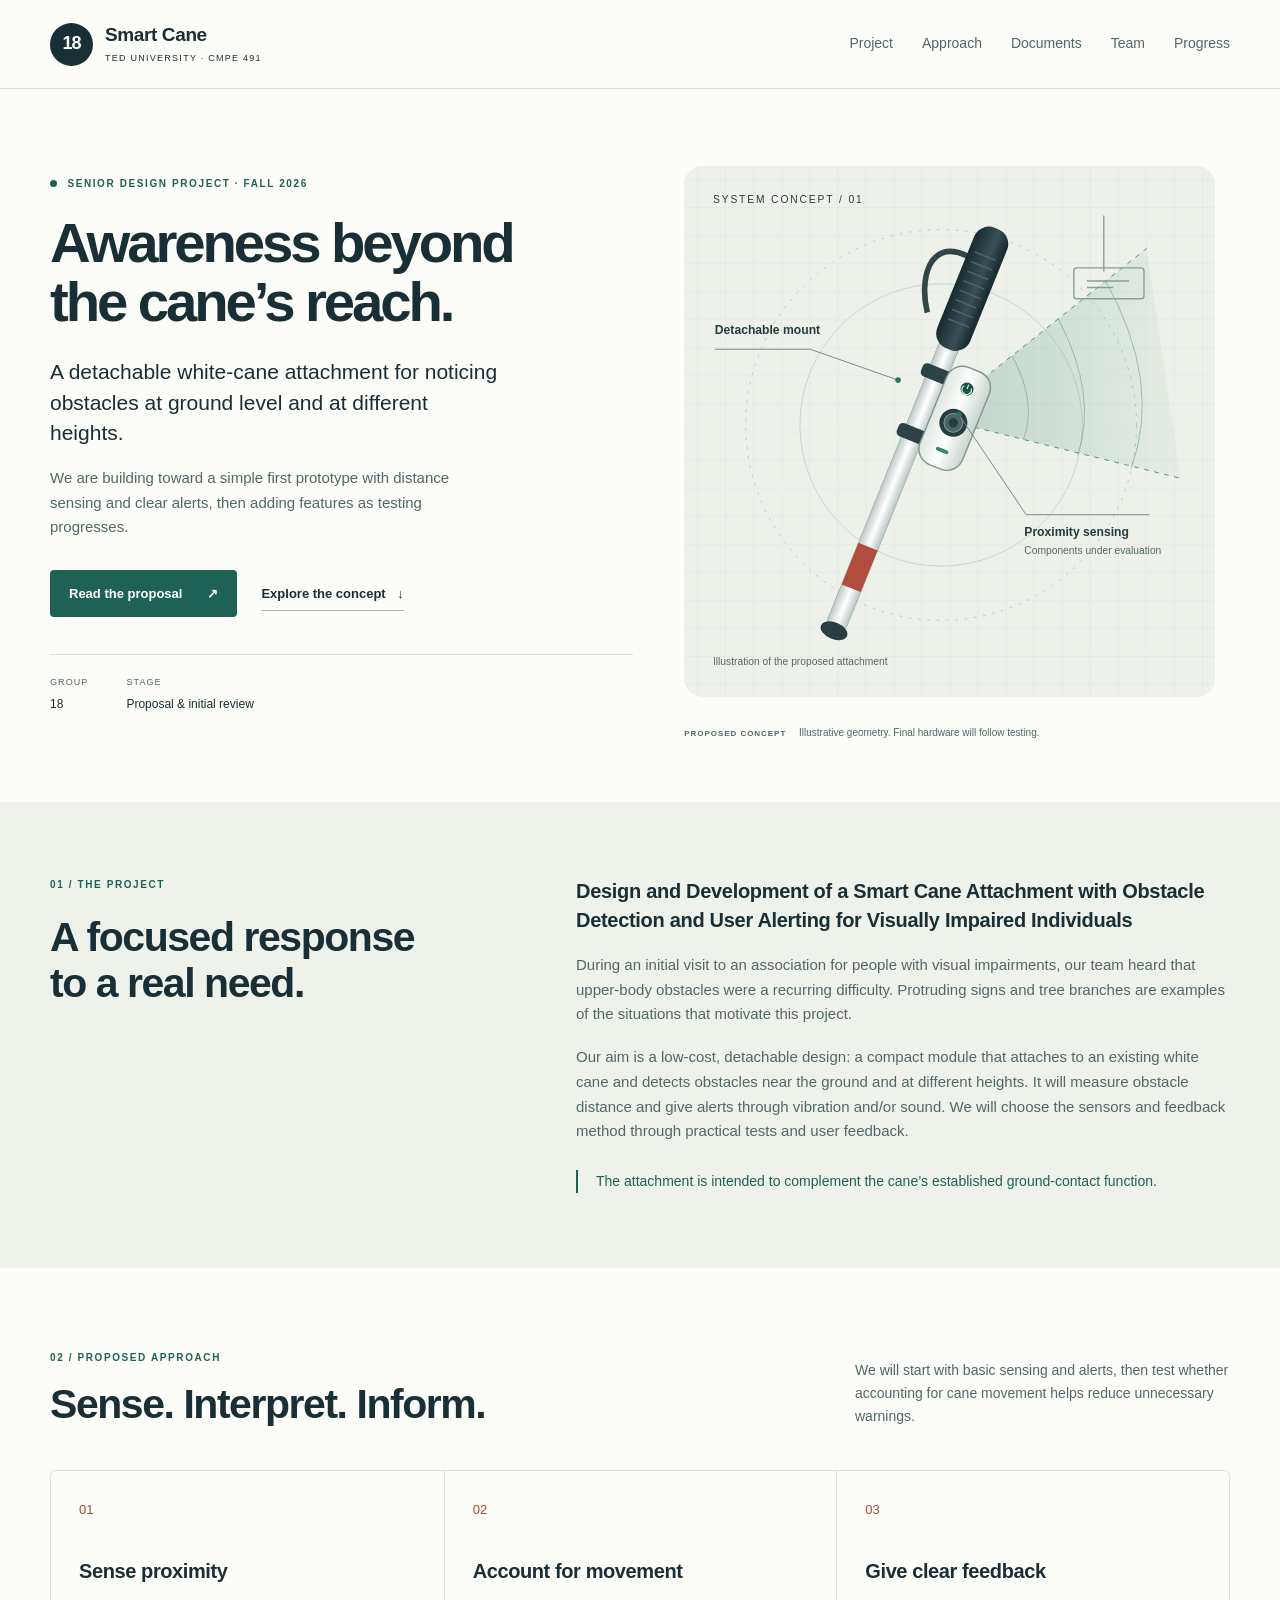
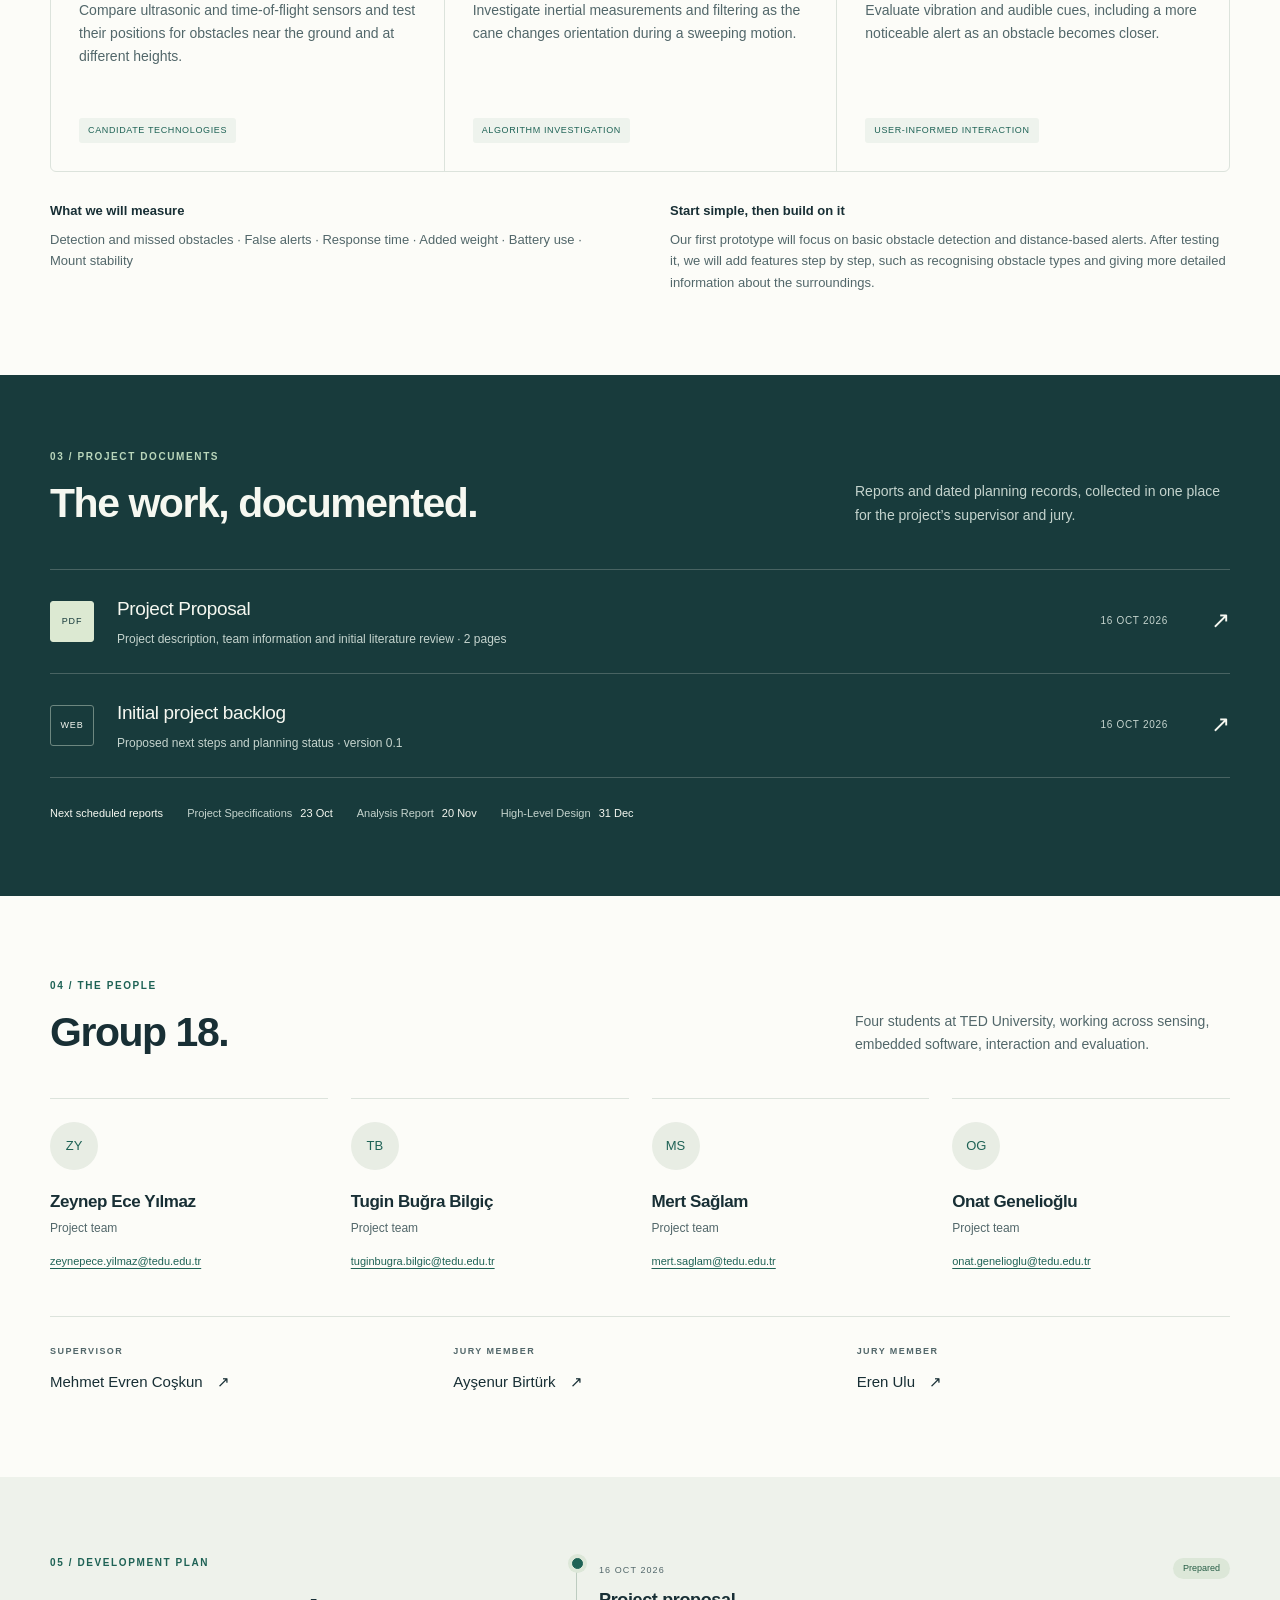
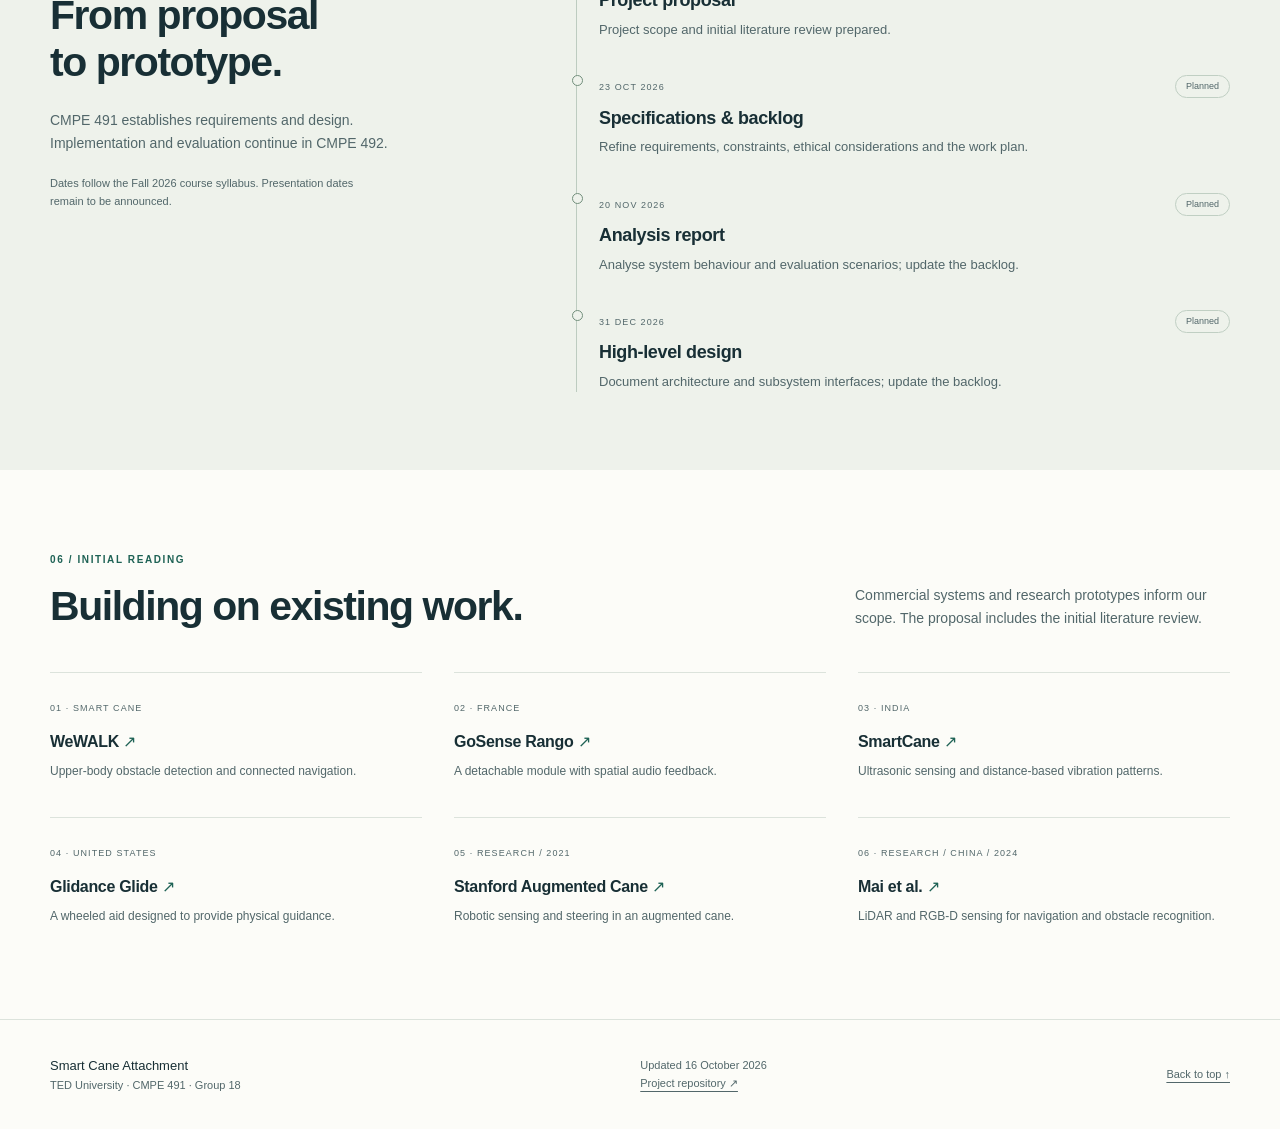
==== commit ae76496b: "Emphasize low-cost detachable design and fix citation punctuation" ====
--- a/docs/index.html
+++ b/docs/index.html
@@ -30,7 +30,7 @@
  <div><p class="eyebrow">01 / THE PROJECT</p><h2 id="project-title">A focused response<br>to a real need.</h2></div>
  <div class="project-body"><p class="formal-title">Design and Development of a Smart Cane Attachment with Obstacle Detection and User Alerting for Visually Impaired Individuals</p>
  <p>During an initial visit to an association for people with visual impairments, our team heard that upper-body obstacles were a recurring difficulty. Protruding signs and tree branches are examples of the situations that motivate this project.</p>
- <p>We plan to build a compact module that attaches to an existing white cane and detects obstacles near the ground and at different heights. It will measure obstacle distance and give alerts through vibration and/or sound. We will choose the sensors and feedback method through practical tests and user feedback.</p>
+ <p>Our aim is a low-cost, detachable design: a compact module that attaches to an existing white cane and detects obstacles near the ground and at different heights. It will measure obstacle distance and give alerts through vibration and/or sound. We will choose the sensors and feedback method through practical tests and user feedback.</p>
  <p class="note">The attachment is intended to complement the cane’s established ground-contact function.</p>
  </div>
 </div></section>
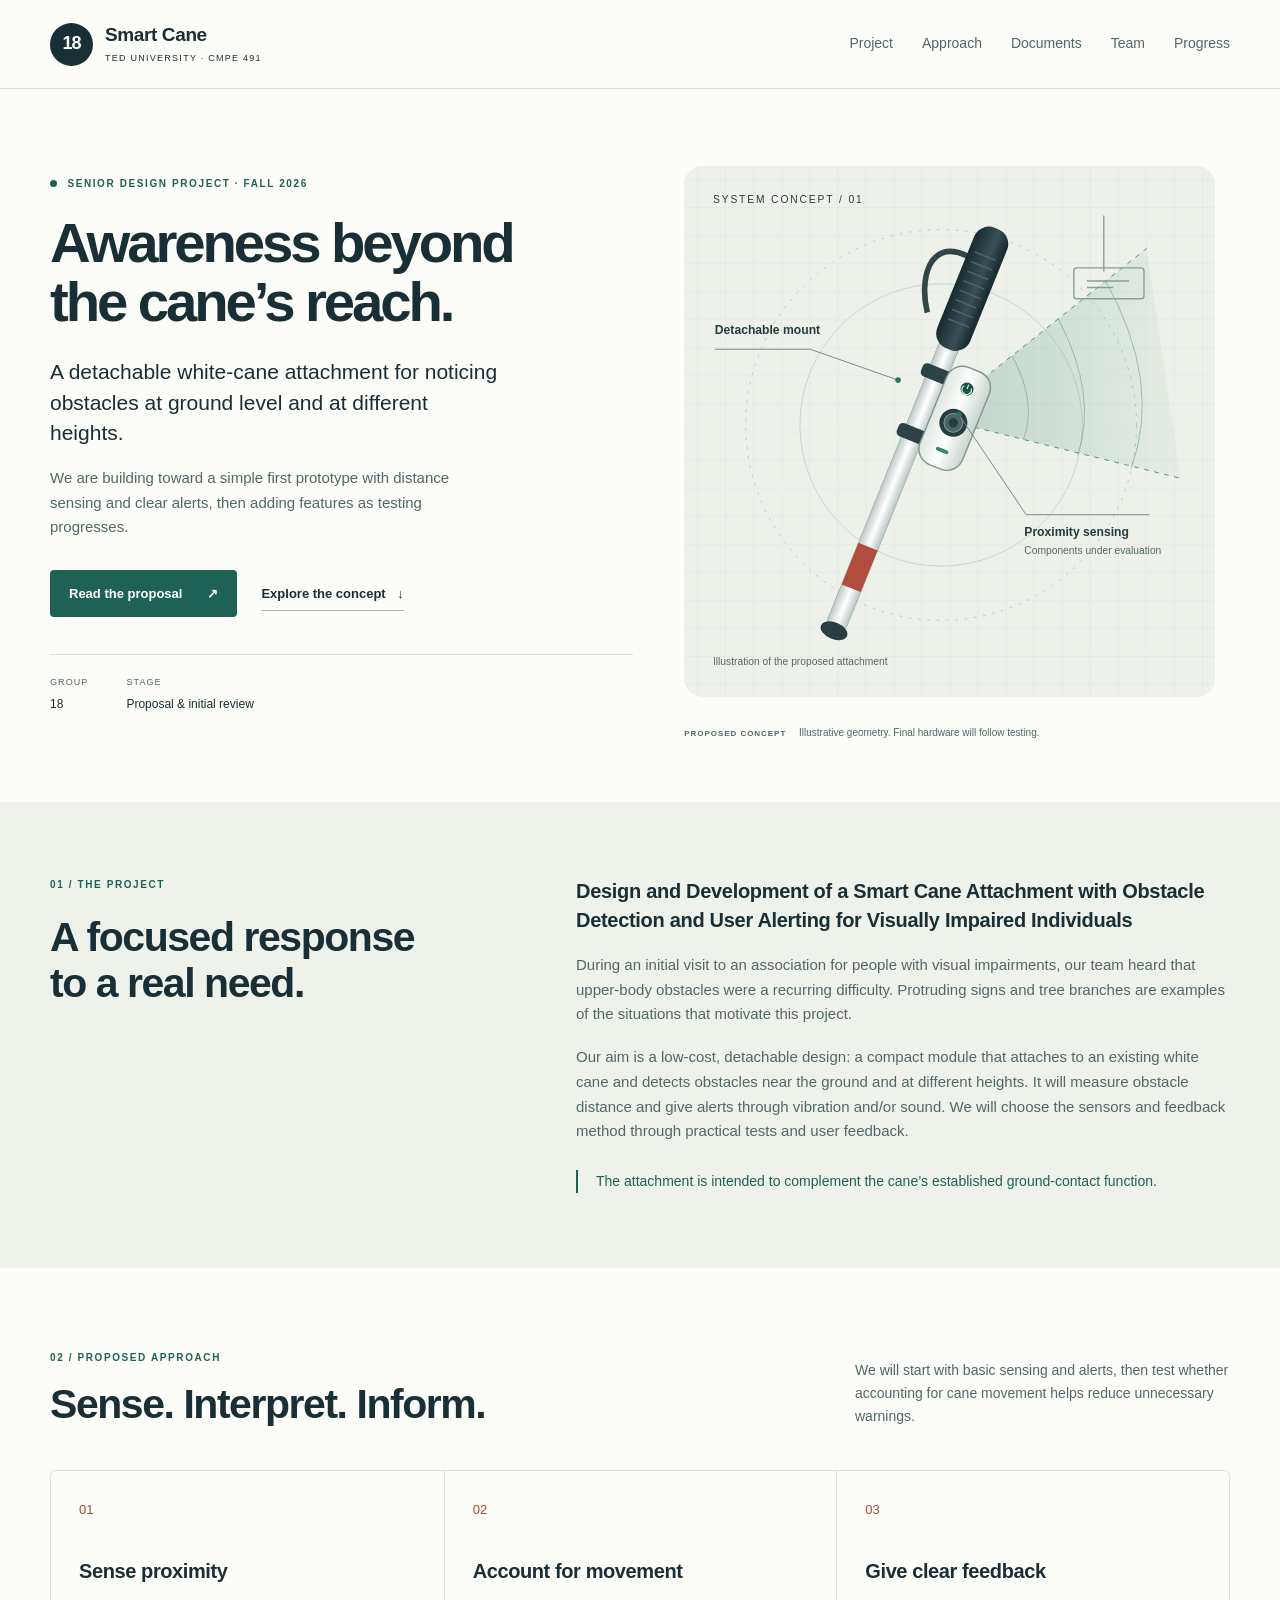
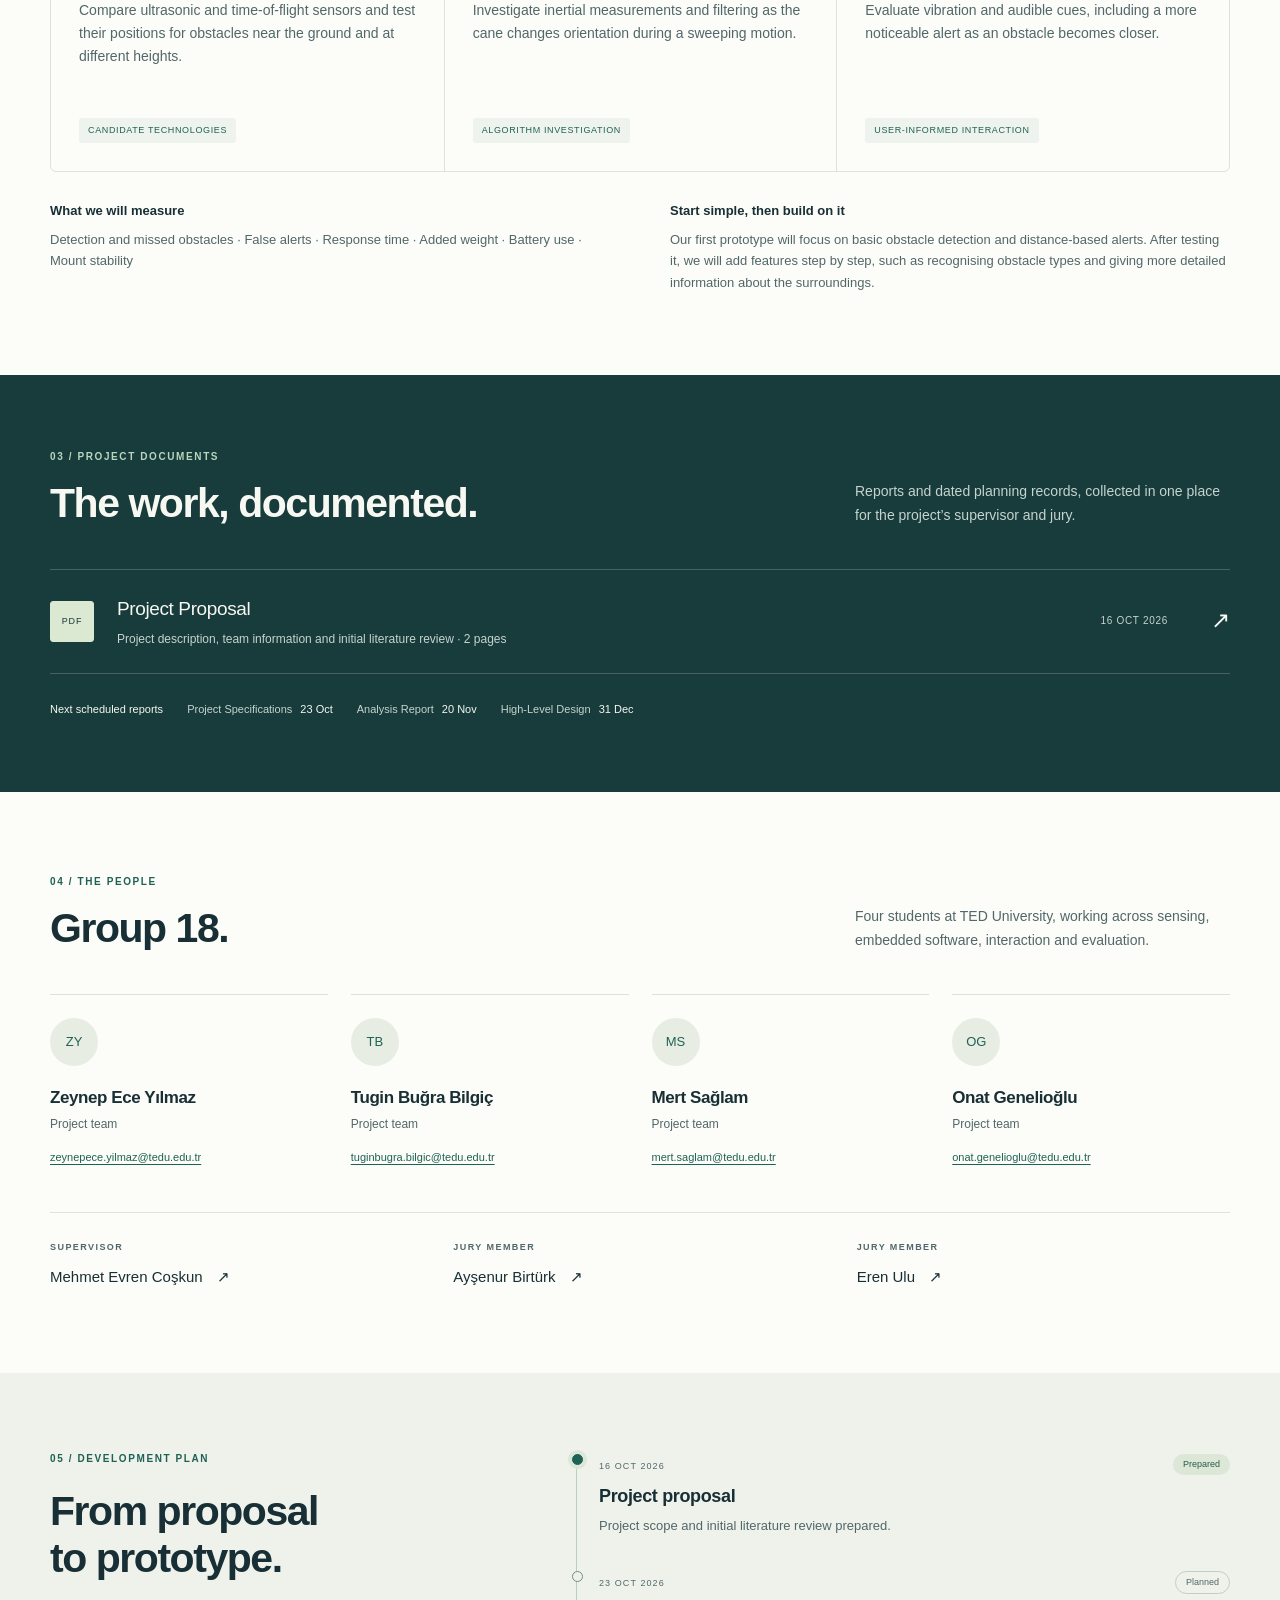
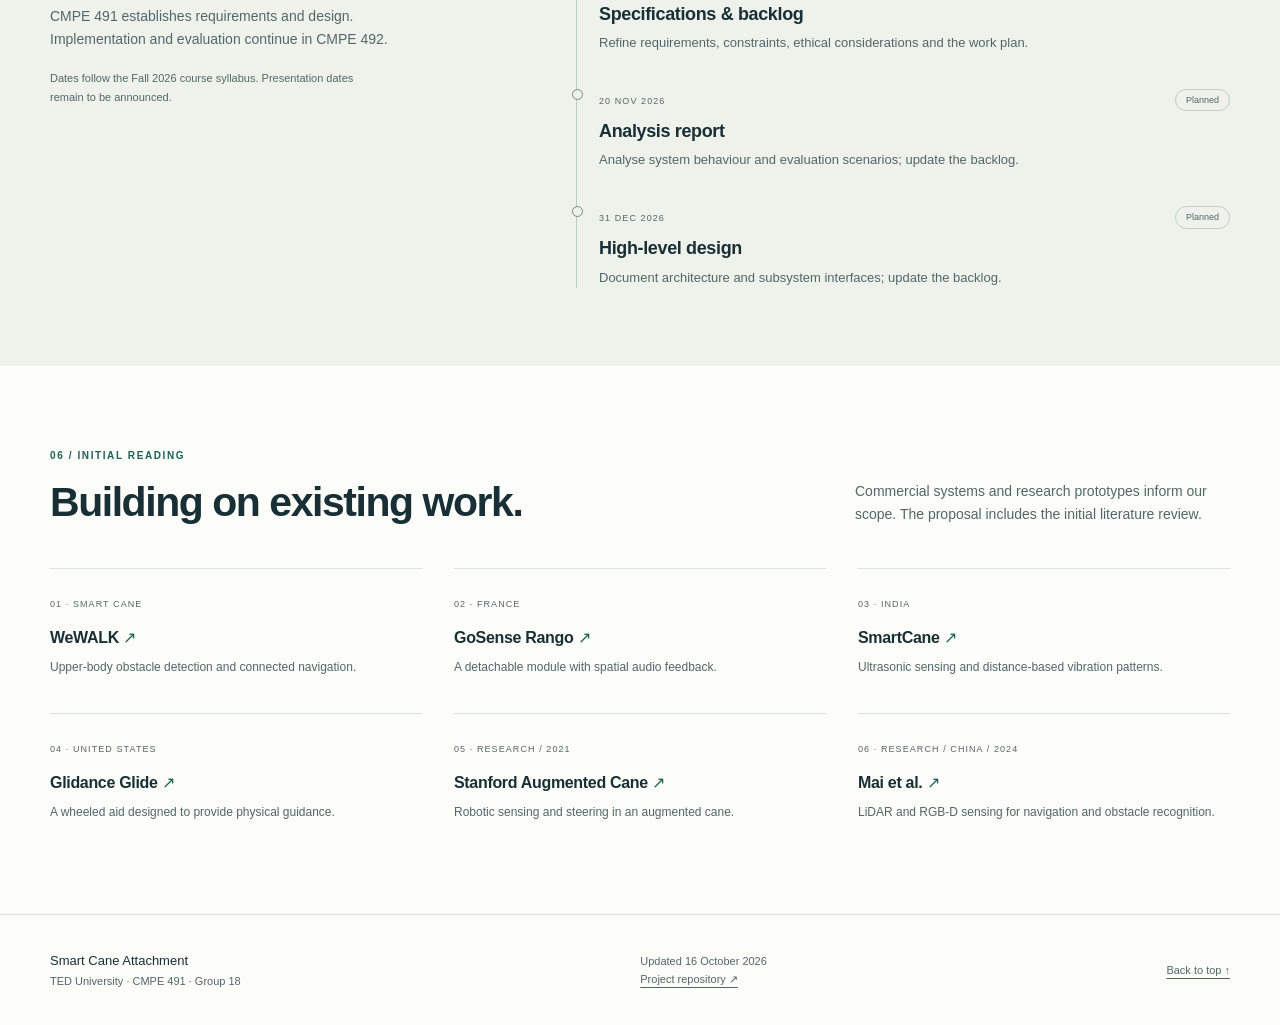
==== commit 621206ed: "Remove initial project backlog page and link" ====
--- a/docs/index.html
+++ b/docs/index.html
@@ -46,7 +46,6 @@
 <section class="documents-section" id="documents" aria-labelledby="documents-title"><div class="wrap">
  <div class="section-top"><div><p class="eyebrow">03 / PROJECT DOCUMENTS</p><h2 id="documents-title">The work, documented.</h2></div><p class="section-summary">Reports and dated planning records, collected in one place for the project’s supervisor and jury.</p></div>
  <a class="document featured" href="reports/CMPE491_Group18_ProjectProposal.pdf"><span class="file-type">PDF</span><span class="doc-name"><strong>Project Proposal</strong><span>Project description, team information and initial literature review · 2 pages</span></span><span class="doc-date">16 OCT 2026</span><span class="doc-arrow" aria-hidden="true">↗</span></a>
- <a class="document" href="backlog.html"><span class="file-type">WEB</span><span class="doc-name"><strong>Initial project backlog</strong><span>Proposed next steps and planning status · version 0.1</span></span><span class="doc-date">16 OCT 2026</span><span class="doc-arrow" aria-hidden="true">↗</span></a>
  <div class="future-docs"><span>Next scheduled reports</span><p>Project Specifications <strong>23 Oct</strong></p><p>Analysis Report <strong>20 Nov</strong></p><p>High-Level Design <strong>31 Dec</strong></p></div>
 </div></section>
 <section class="wrap section" id="team" aria-labelledby="team-title">
